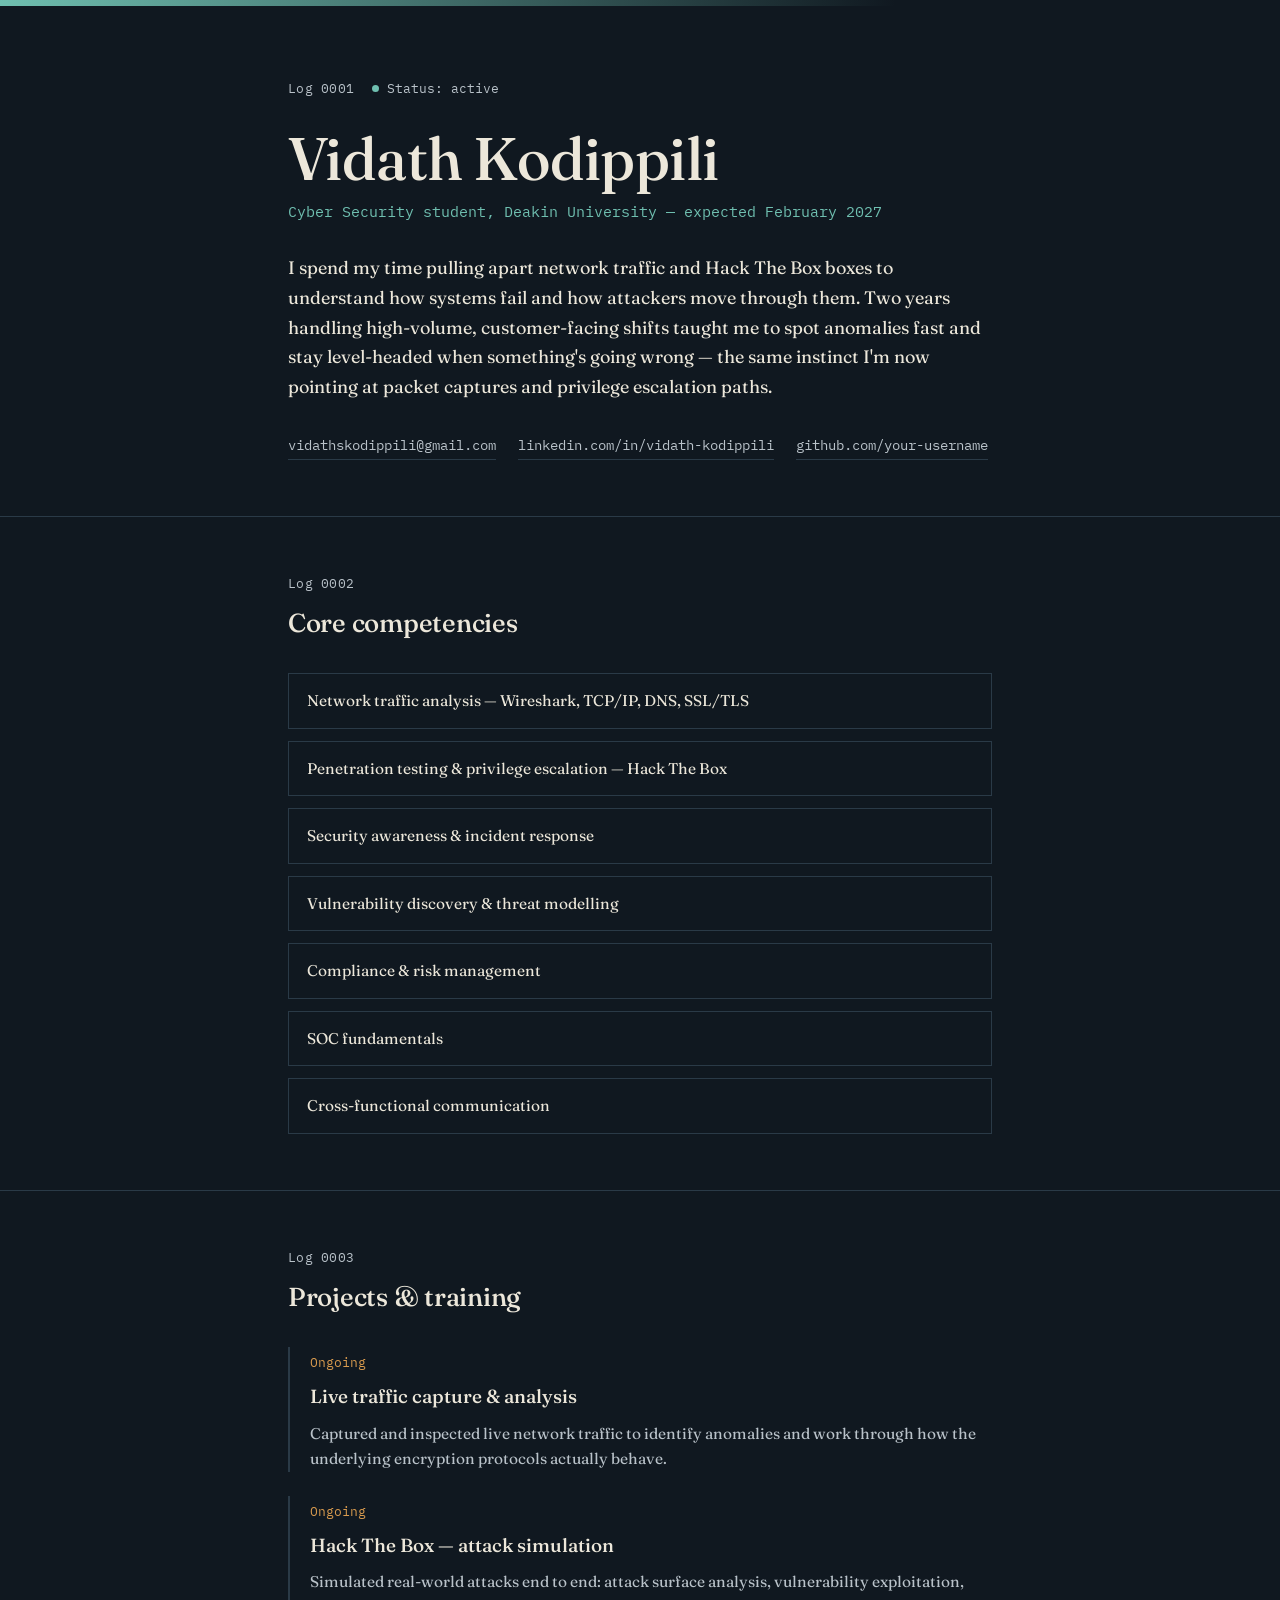
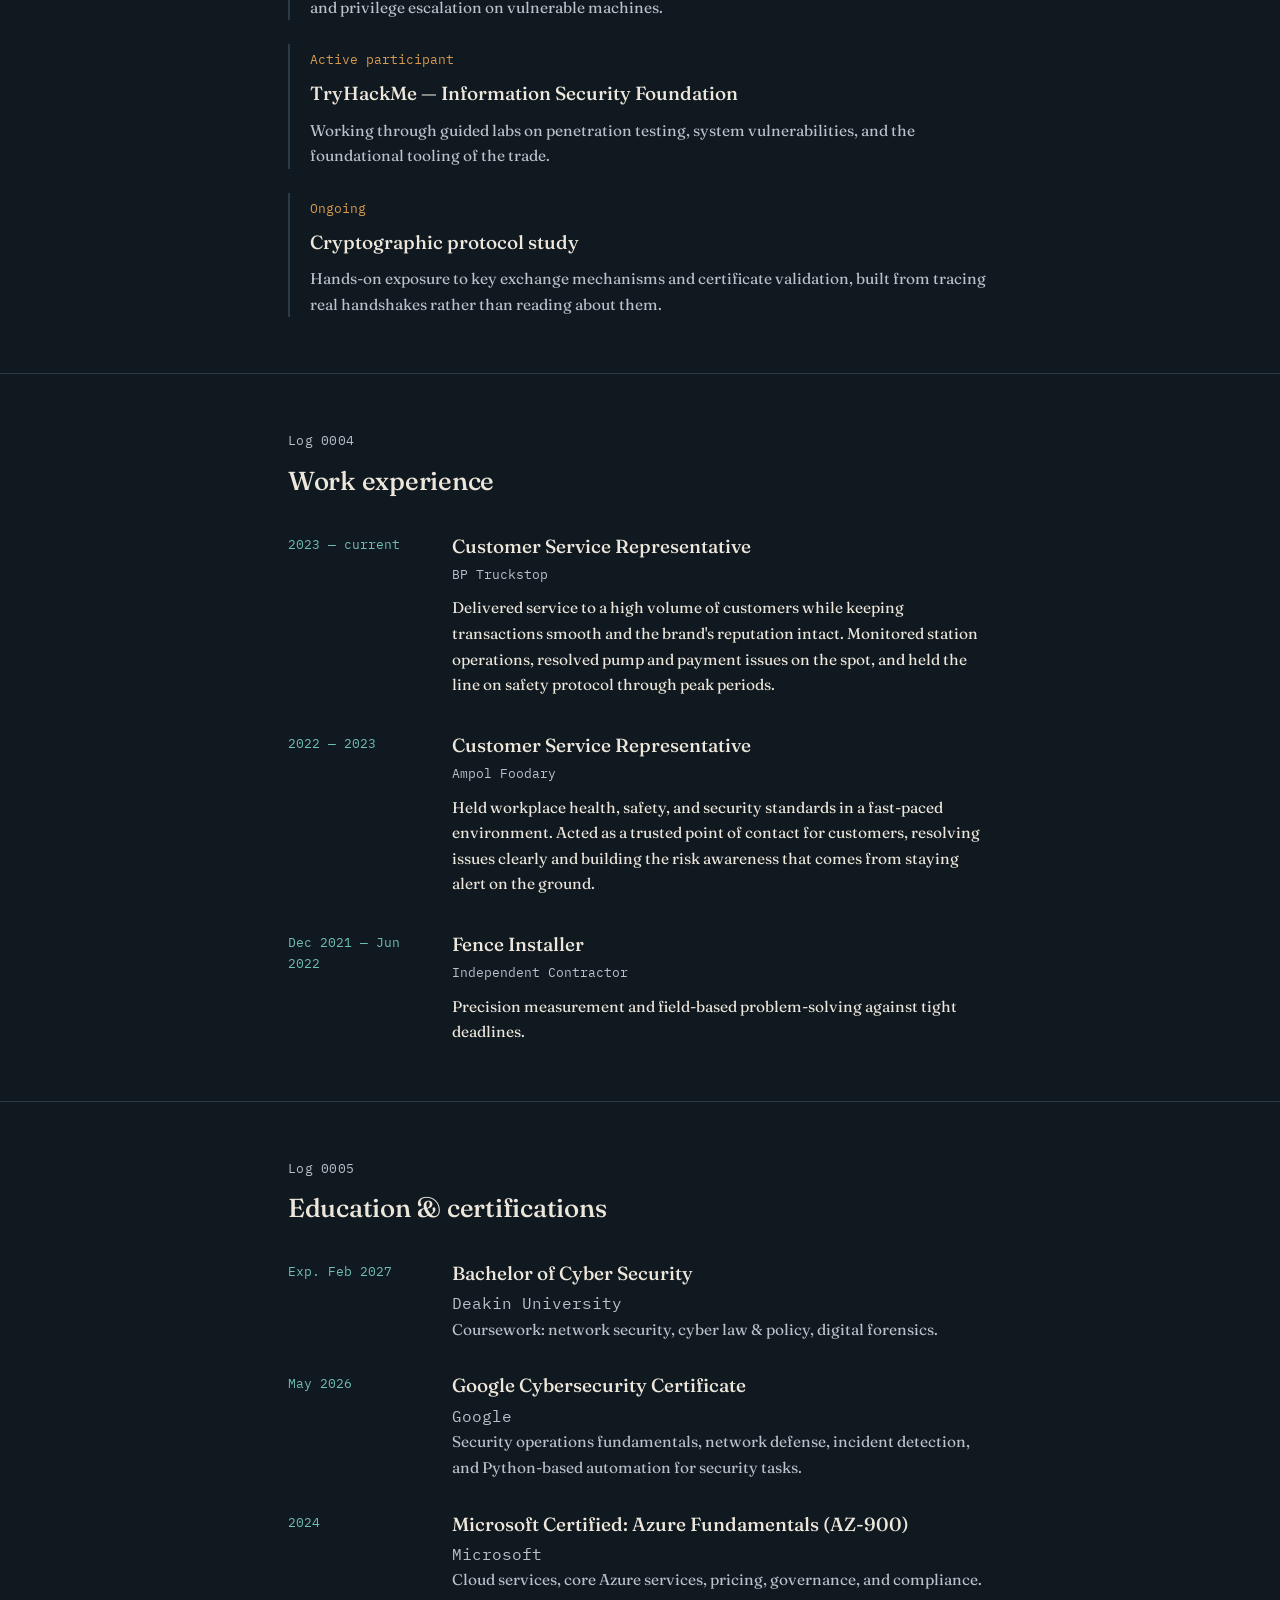
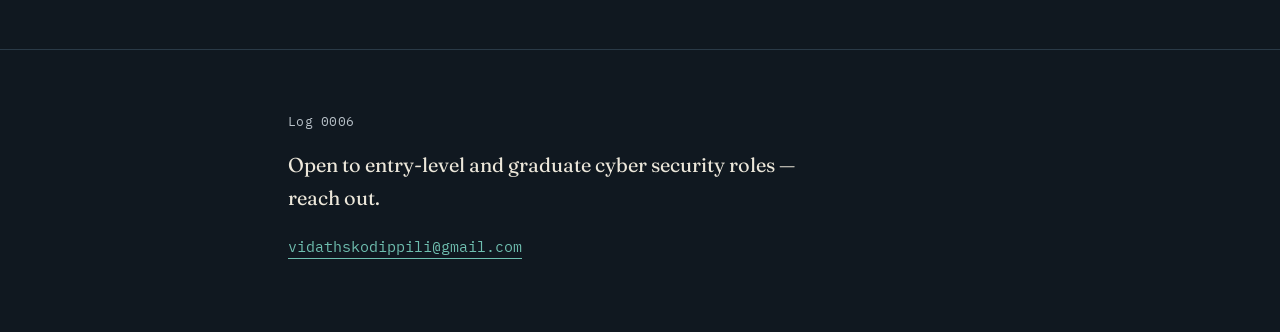
==== index.html @ 2b97a4be "Add files via upload" ====
<!DOCTYPE html>
<html lang="en">
<head>
<meta charset="UTF-8">
<meta name="viewport" content="width=device-width, initial-scale=1.0">
<title>Vidath Kodippili — Cyber Security</title>
<meta name="description" content="Portfolio of Vidath Kodippili, Cyber Security student at Deakin University.">
<link rel="preconnect" href="https://fonts.googleapis.com">
<link rel="preconnect" href="https://fonts.gstatic.com" crossorigin>
<link href="https://fonts.googleapis.com/css2?family=Fraunces:opsz,wght@9..144,400;9..144,500;9..144,600&family=IBM+Plex+Mono:wght@400;500&display=swap" rel="stylesheet">
<link rel="stylesheet" href="styles.css">
</head>
<body>

<div class="ledger-rule top"></div>

<header class="hero">
  <div class="wrap">
    <div class="entry-tag">
      <span class="entry-id">Log 0001</span>
      <span class="entry-status"><span class="dot"></span>Status: active</span>
    </div>

    <h1 class="hero-name">Vidath Kodippili</h1>
    <p class="hero-role">Cyber Security student, Deakin University — expected February 2027</p>

    <p class="hero-summary">
      I spend my time pulling apart network traffic and Hack The Box boxes to understand
      how systems fail and how attackers move through them. Two years handling high-volume,
      customer-facing shifts taught me to spot anomalies fast and stay level-headed when
      something's going wrong — the same instinct I'm now pointing at packet captures and
      privilege escalation paths.
    </p>

    <div class="hero-links">
      <a href="mailto:vidathskodippili@gmail.com">vidathskodippili@gmail.com</a>
      <a href="https://linkedin.com/in/vidath-kodippili" target="_blank" rel="noopener">linkedin.com/in/vidath-kodippili</a>
      <a href="#" id="github-link" target="_blank" rel="noopener">github.com/your-username</a>
    </div>
  </div>
</header>

<main>

  <section class="log-section" id="competencies">
    <div class="wrap">
      <div class="section-head">
        <span class="entry-id">Log 0002</span>
        <h2>Core competencies</h2>
      </div>
      <ul class="tag-grid">
        <li>Network traffic analysis — Wireshark, TCP/IP, DNS, SSL/TLS</li>
        <li>Penetration testing &amp; privilege escalation — Hack The Box</li>
        <li>Security awareness &amp; incident response</li>
        <li>Vulnerability discovery &amp; threat modelling</li>
        <li>Compliance &amp; risk management</li>
        <li>SOC fundamentals</li>
        <li>Cross-functional communication</li>
      </ul>
    </div>
  </section>

  <section class="log-section" id="projects">
    <div class="wrap">
      <div class="section-head">
        <span class="entry-id">Log 0003</span>
        <h2>Projects &amp; training</h2>
      </div>

      <div class="case-list">
        <article class="case">
          <div class="case-meta">
            <span class="mono">Ongoing</span>
          </div>
          <h3>Live traffic capture &amp; analysis</h3>
          <p>Captured and inspected live network traffic to identify anomalies and work
             through how the underlying encryption protocols actually behave.</p>
        </article>

        <article class="case">
          <div class="case-meta">
            <span class="mono">Ongoing</span>
          </div>
          <h3>Hack The Box — attack simulation</h3>
          <p>Simulated real-world attacks end to end: attack surface analysis,
             vulnerability exploitation, and privilege escalation on vulnerable machines.</p>
        </article>

        <article class="case">
          <div class="case-meta">
            <span class="mono">Active participant</span>
          </div>
          <h3>TryHackMe — Information Security Foundation</h3>
          <p>Working through guided labs on penetration testing, system vulnerabilities,
             and the foundational tooling of the trade.</p>
        </article>

        <article class="case">
          <div class="case-meta">
            <span class="mono">Ongoing</span>
          </div>
          <h3>Cryptographic protocol study</h3>
          <p>Hands-on exposure to key exchange mechanisms and certificate validation,
             built from tracing real handshakes rather than reading about them.</p>
        </article>
      </div>
    </div>
  </section>

  <section class="log-section" id="experience">
    <div class="wrap">
      <div class="section-head">
        <span class="entry-id">Log 0004</span>
        <h2>Work experience</h2>
      </div>

      <div class="timeline">
        <div class="tl-row">
          <div class="tl-date mono">2023 — current</div>
          <div class="tl-content">
            <h3>Customer Service Representative</h3>
            <p class="tl-org">BP Truckstop</p>
            <p>Delivered service to a high volume of customers while keeping transactions
               smooth and the brand's reputation intact. Monitored station operations,
               resolved pump and payment issues on the spot, and held the line on safety
               protocol through peak periods.</p>
          </div>
        </div>

        <div class="tl-row">
          <div class="tl-date mono">2022 — 2023</div>
          <div class="tl-content">
            <h3>Customer Service Representative</h3>
            <p class="tl-org">Ampol Foodary</p>
            <p>Held workplace health, safety, and security standards in a fast-paced
               environment. Acted as a trusted point of contact for customers, resolving
               issues clearly and building the risk awareness that comes from staying
               alert on the ground.</p>
          </div>
        </div>

        <div class="tl-row">
          <div class="tl-date mono">Dec 2021 — Jun 2022</div>
          <div class="tl-content">
            <h3>Fence Installer</h3>
            <p class="tl-org">Independent Contractor</p>
            <p>Precision measurement and field-based problem-solving against tight deadlines.</p>
          </div>
        </div>
      </div>
    </div>
  </section>

  <section class="log-section" id="education">
    <div class="wrap">
      <div class="section-head">
        <span class="entry-id">Log 0005</span>
        <h2>Education &amp; certifications</h2>
      </div>

      <div class="cert-list">
        <div class="cert-row">
          <div class="cert-date mono">Exp. Feb 2027</div>
          <div>
            <h3>Bachelor of Cyber Security</h3>
            <p class="tl-org">Deakin University</p>
            <p>Coursework: network security, cyber law &amp; policy, digital forensics.</p>
          </div>
        </div>

        <div class="cert-row">
          <div class="cert-date mono">May 2026</div>
          <div>
            <h3>Google Cybersecurity Certificate</h3>
            <p class="tl-org">Google</p>
            <p>Security operations fundamentals, network defense, incident detection,
               and Python-based automation for security tasks.</p>
          </div>
        </div>

        <div class="cert-row">
          <div class="cert-date mono">2024</div>
          <div>
            <h3>Microsoft Certified: Azure Fundamentals (AZ-900)</h3>
            <p class="tl-org">Microsoft</p>
            <p>Cloud services, core Azure services, pricing, governance, and compliance.</p>
          </div>
        </div>
      </div>
    </div>
  </section>

</main>

<footer class="site-footer">
  <div class="wrap">
    <span class="entry-id">Log 0006</span>
    <p>Open to entry-level and graduate cyber security roles — reach out.</p>
    <a href="mailto:vidathskodippili@gmail.com">vidathskodippili@gmail.com</a>
  </div>
</footer>

<script src="script.js"></script>
</body>
</html>
---- styles.css ----
:root {
  --ink: #101820;
  --panel: #161F29;
  --line: #2A3A47;
  --paper: #ECE7DA;
  --paper-dim: #B9C2C9;
  --teal: #6FBFB0;
  --amber: #D99B4E;

  --serif: "Fraunces", Georgia, serif;
  --mono: "IBM Plex Mono", ui-monospace, monospace;
}

* { box-sizing: border-box; }

html { scroll-behavior: smooth; }

body {
  margin: 0;
  background: var(--ink);
  color: var(--paper);
  font-family: var(--serif);
  font-size: 17px;
  line-height: 1.65;
  -webkit-font-smoothing: antialiased;
}

.wrap {
  max-width: 760px;
  margin: 0 auto;
  padding: 0 28px;
}

.ledger-rule.top {
  height: 6px;
  background: linear-gradient(90deg, var(--teal), transparent 70%);
}

/* ---------- Hero ---------- */

.hero {
  padding: 72px 0 56px;
  border-bottom: 1px solid var(--line);
}

.entry-tag {
  display: flex;
  align-items: center;
  gap: 18px;
  font-family: var(--mono);
  font-size: 13px;
  color: var(--paper-dim);
  margin-bottom: 28px;
}

.entry-id {
  font-family: var(--mono);
  font-size: 13px;
  color: var(--paper-dim);
  letter-spacing: 0.02em;
}

.entry-status { display: inline-flex; align-items: center; gap: 8px; }

.dot {
  width: 7px;
  height: 7px;
  border-radius: 50%;
  background: var(--teal);
  box-shadow: 0 0 0 0 rgba(111, 191, 176, 0.6);
  animation: pulse 2.4s ease-out infinite;
}

@keyframes pulse {
  0%   { box-shadow: 0 0 0 0 rgba(111, 191, 176, 0.5); }
  70%  { box-shadow: 0 0 0 8px rgba(111, 191, 176, 0); }
  100% { box-shadow: 0 0 0 0 rgba(111, 191, 176, 0); }
}

.hero-name {
  font-size: clamp(40px, 6vw, 60px);
  font-weight: 500;
  line-height: 1.05;
  margin: 0 0 10px;
  letter-spacing: -0.01em;
}

.hero-role {
  font-family: var(--mono);
  font-size: 15px;
  color: var(--teal);
  margin: 0 0 28px;
}

.hero-summary {
  max-width: 62ch;
  color: var(--paper);
  margin: 0 0 32px;
  font-size: 18px;
}

.hero-links {
  display: flex;
  flex-wrap: wrap;
  gap: 10px 22px;
  font-family: var(--mono);
  font-size: 14px;
}

.hero-links a {
  color: var(--paper-dim);
  text-decoration: none;
  border-bottom: 1px solid var(--line);
  padding-bottom: 2px;
  transition: color 0.15s ease, border-color 0.15s ease;
}

.hero-links a:hover,
.hero-links a:focus-visible {
  color: var(--teal);
  border-color: var(--teal);
}

/* ---------- Sections ---------- */

.log-section {
  padding: 56px 0;
  border-bottom: 1px solid var(--line);
}

.section-head {
  margin-bottom: 28px;
}

.section-head .entry-id {
  display: block;
  margin-bottom: 8px;
}

.section-head h2 {
  font-size: 26px;
  font-weight: 500;
  margin: 0;
  letter-spacing: -0.01em;
}

.mono { font-family: var(--mono); }

/* Competency tags */

.tag-grid {
  list-style: none;
  margin: 0;
  padding: 0;
  display: grid;
  gap: 12px;
}

.tag-grid li {
  padding: 14px 18px;
  border: 1px solid var(--line);
  font-size: 15.5px;
  color: var(--paper);
}

/* Case list (projects) */

.case-list {
  display: grid;
  gap: 24px;
}

.case {
  padding-left: 20px;
  border-left: 2px solid var(--line);
}

.case-meta { margin-bottom: 6px; }

.case-meta .mono {
  font-size: 12.5px;
  color: var(--amber);
}

.case h3 {
  margin: 0 0 8px;
  font-size: 19px;
  font-weight: 500;
}

.case p {
  margin: 0;
  color: var(--paper-dim);
  font-size: 15.5px;
}

/* Timeline (experience) */

.timeline {
  display: grid;
  gap: 32px;
}

.tl-row {
  display: grid;
  grid-template-columns: 140px 1fr;
  gap: 24px;
}

.tl-date {
  font-size: 13px;
  color: var(--teal);
  padding-top: 3px;
}

.tl-content h3 {
  margin: 0 0 2px;
  font-size: 19px;
  font-weight: 500;
}

.tl-org {
  margin: 0 0 10px;
  font-family: var(--mono);
  font-size: 13px;
  color: var(--paper-dim);
}

.tl-content p:last-child {
  margin: 0;
  font-size: 15.5px;
  color: var(--paper);
}

/* Certifications */

.cert-list {
  display: grid;
  gap: 28px;
}

.cert-row {
  display: grid;
  grid-template-columns: 140px 1fr;
  gap: 24px;
}

.cert-date {
  font-size: 13px;
  color: var(--teal);
  padding-top: 3px;
}

.cert-row h3 {
  margin: 0 0 2px;
  font-size: 19px;
  font-weight: 500;
}

.cert-row p {
  margin: 0;
  font-size: 15.5px;
  color: var(--paper-dim);
}

/* Footer */

.site-footer {
  padding: 56px 0 72px;
  text-align: left;
}

.site-footer p {
  font-size: 20px;
  margin: 14px 0 18px;
  max-width: 40ch;
}

.site-footer a {
  font-family: var(--mono);
  font-size: 15px;
  color: var(--teal);
  text-decoration: none;
  border-bottom: 1px solid var(--teal);
  padding-bottom: 2px;
}

/* ---------- Responsive ---------- */

@media (max-width: 620px) {
  .wrap { padding: 0 20px; }
  .tl-row, .cert-row {
    grid-template-columns: 1fr;
    gap: 6px;
  }
  .hero { padding: 56px 0 40px; }
}

/* ---------- Motion & accessibility ---------- */

@media (prefers-reduced-motion: reduce) {
  html { scroll-behavior: auto; }
  .dot { animation: none; }
}

a:focus-visible,
button:focus-visible {
  outline: 2px solid var(--teal);
  outline-offset: 2px;
}
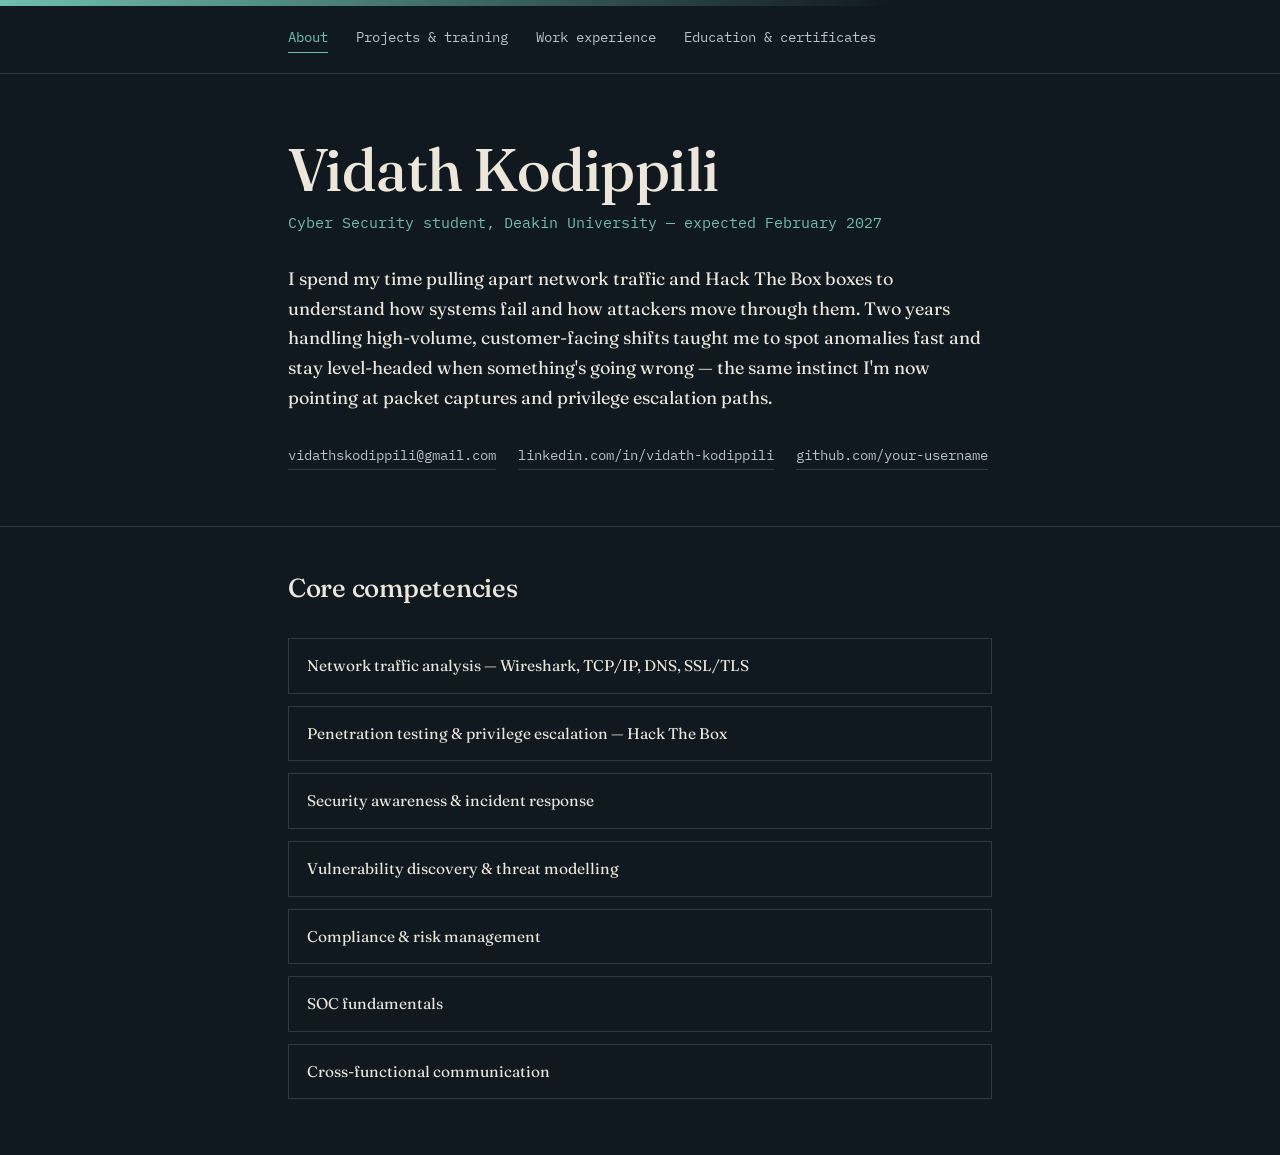
==== commit 0be22020: "Add files via upload" ====
--- a/index.html
+++ b/index.html
@@ -3,7 +3,7 @@
 <head>
 <meta charset="UTF-8">
 <meta name="viewport" content="width=device-width, initial-scale=1.0">
-<title>Vidath Kodippili — Cyber Security</title>
+<title>About — Vidath Kodippili</title>
 <meta name="description" content="Portfolio of Vidath Kodippili, Cyber Security student at Deakin University.">
 <link rel="preconnect" href="https://fonts.googleapis.com">
 <link rel="preconnect" href="https://fonts.gstatic.com" crossorigin>
@@ -14,13 +14,17 @@
 
 <div class="ledger-rule top"></div>
 
+<nav class="site-nav">
+  <div class="wrap">
+    <a href="index.html" class="current">About</a>
+    <a href="projects.html">Projects &amp; training</a>
+    <a href="experience.html">Work experience</a>
+    <a href="education.html">Education &amp; certificates</a>
+  </div>
+</nav>
+
 <header class="hero">
   <div class="wrap">
-    <div class="entry-tag">
-      <span class="entry-id">Log 0001</span>
-      <span class="entry-status"><span class="dot"></span>Status: active</span>
-    </div>
-
     <h1 class="hero-name">Vidath Kodippili</h1>
     <p class="hero-role">Cyber Security student, Deakin University — expected February 2027</p>
 
@@ -41,11 +45,9 @@
 </header>
 
 <main>
-
   <section class="log-section" id="competencies">
     <div class="wrap">
       <div class="section-head">
-        <span class="entry-id">Log 0002</span>
         <h2>Core competencies</h2>
       </div>
       <ul class="tag-grid">
@@ -59,146 +61,7 @@
       </ul>
     </div>
   </section>
-
-  <section class="log-section" id="projects">
-    <div class="wrap">
-      <div class="section-head">
-        <span class="entry-id">Log 0003</span>
-        <h2>Projects &amp; training</h2>
-      </div>
-
-      <div class="case-list">
-        <article class="case">
-          <div class="case-meta">
-            <span class="mono">Ongoing</span>
-          </div>
-          <h3>Live traffic capture &amp; analysis</h3>
-          <p>Captured and inspected live network traffic to identify anomalies and work
-             through how the underlying encryption protocols actually behave.</p>
-        </article>
-
-        <article class="case">
-          <div class="case-meta">
-            <span class="mono">Ongoing</span>
-          </div>
-          <h3>Hack The Box — attack simulation</h3>
-          <p>Simulated real-world attacks end to end: attack surface analysis,
-             vulnerability exploitation, and privilege escalation on vulnerable machines.</p>
-        </article>
-
-        <article class="case">
-          <div class="case-meta">
-            <span class="mono">Active participant</span>
-          </div>
-          <h3>TryHackMe — Information Security Foundation</h3>
-          <p>Working through guided labs on penetration testing, system vulnerabilities,
-             and the foundational tooling of the trade.</p>
-        </article>
-
-        <article class="case">
-          <div class="case-meta">
-            <span class="mono">Ongoing</span>
-          </div>
-          <h3>Cryptographic protocol study</h3>
-          <p>Hands-on exposure to key exchange mechanisms and certificate validation,
-             built from tracing real handshakes rather than reading about them.</p>
-        </article>
-      </div>
-    </div>
-  </section>
-
-  <section class="log-section" id="experience">
-    <div class="wrap">
-      <div class="section-head">
-        <span class="entry-id">Log 0004</span>
-        <h2>Work experience</h2>
-      </div>
-
-      <div class="timeline">
-        <div class="tl-row">
-          <div class="tl-date mono">2023 — current</div>
-          <div class="tl-content">
-            <h3>Customer Service Representative</h3>
-            <p class="tl-org">BP Truckstop</p>
-            <p>Delivered service to a high volume of customers while keeping transactions
-               smooth and the brand's reputation intact. Monitored station operations,
-               resolved pump and payment issues on the spot, and held the line on safety
-               protocol through peak periods.</p>
-          </div>
-        </div>
-
-        <div class="tl-row">
-          <div class="tl-date mono">2022 — 2023</div>
-          <div class="tl-content">
-            <h3>Customer Service Representative</h3>
-            <p class="tl-org">Ampol Foodary</p>
-            <p>Held workplace health, safety, and security standards in a fast-paced
-               environment. Acted as a trusted point of contact for customers, resolving
-               issues clearly and building the risk awareness that comes from staying
-               alert on the ground.</p>
-          </div>
-        </div>
-
-        <div class="tl-row">
-          <div class="tl-date mono">Dec 2021 — Jun 2022</div>
-          <div class="tl-content">
-            <h3>Fence Installer</h3>
-            <p class="tl-org">Independent Contractor</p>
-            <p>Precision measurement and field-based problem-solving against tight deadlines.</p>
-          </div>
-        </div>
-      </div>
-    </div>
-  </section>
-
-  <section class="log-section" id="education">
-    <div class="wrap">
-      <div class="section-head">
-        <span class="entry-id">Log 0005</span>
-        <h2>Education &amp; certifications</h2>
-      </div>
-
-      <div class="cert-list">
-        <div class="cert-row">
-          <div class="cert-date mono">Exp. Feb 2027</div>
-          <div>
-            <h3>Bachelor of Cyber Security</h3>
-            <p class="tl-org">Deakin University</p>
-            <p>Coursework: network security, cyber law &amp; policy, digital forensics.</p>
-          </div>
-        </div>
-
-        <div class="cert-row">
-          <div class="cert-date mono">May 2026</div>
-          <div>
-            <h3>Google Cybersecurity Certificate</h3>
-            <p class="tl-org">Google</p>
-            <p>Security operations fundamentals, network defense, incident detection,
-               and Python-based automation for security tasks.</p>
-          </div>
-        </div>
-
-        <div class="cert-row">
-          <div class="cert-date mono">2024</div>
-          <div>
-            <h3>Microsoft Certified: Azure Fundamentals (AZ-900)</h3>
-            <p class="tl-org">Microsoft</p>
-            <p>Cloud services, core Azure services, pricing, governance, and compliance.</p>
-          </div>
-        </div>
-      </div>
-    </div>
-  </section>
-
 </main>
-
-<footer class="site-footer">
-  <div class="wrap">
-    <span class="entry-id">Log 0006</span>
-    <p>Open to entry-level and graduate cyber security roles — reach out.</p>
-    <a href="mailto:vidathskodippili@gmail.com">vidathskodippili@gmail.com</a>
-  </div>
-</footer>
 
 <script src="script.js"></script>
 </body>
--- a/styles.css
+++ b/styles.css
@@ -36,45 +36,45 @@
   background: linear-gradient(90deg, var(--teal), transparent 70%);
 }
 
+/* ---------- Nav ---------- */
+
+.site-nav {
+  border-bottom: 1px solid var(--line);
+}
+
+.site-nav .wrap {
+  display: flex;
+  flex-wrap: wrap;
+  gap: 4px 28px;
+  padding-top: 20px;
+  padding-bottom: 20px;
+}
+
+.site-nav a {
+  font-family: var(--mono);
+  font-size: 14px;
+  color: var(--paper-dim);
+  text-decoration: none;
+  padding-bottom: 3px;
+  border-bottom: 1px solid transparent;
+  transition: color 0.15s ease, border-color 0.15s ease;
+}
+
+.site-nav a:hover,
+.site-nav a:focus-visible {
+  color: var(--paper);
+}
+
+.site-nav a.current {
+  color: var(--teal);
+  border-color: var(--teal);
+}
+
 /* ---------- Hero ---------- */
 
 .hero {
-  padding: 72px 0 56px;
-  border-bottom: 1px solid var(--line);
-}
-
-.entry-tag {
-  display: flex;
-  align-items: center;
-  gap: 18px;
-  font-family: var(--mono);
-  font-size: 13px;
-  color: var(--paper-dim);
-  margin-bottom: 28px;
-}
-
-.entry-id {
-  font-family: var(--mono);
-  font-size: 13px;
-  color: var(--paper-dim);
-  letter-spacing: 0.02em;
-}
-
-.entry-status { display: inline-flex; align-items: center; gap: 8px; }
-
-.dot {
-  width: 7px;
-  height: 7px;
-  border-radius: 50%;
-  background: var(--teal);
-  box-shadow: 0 0 0 0 rgba(111, 191, 176, 0.6);
-  animation: pulse 2.4s ease-out infinite;
-}
-
-@keyframes pulse {
-  0%   { box-shadow: 0 0 0 0 rgba(111, 191, 176, 0.5); }
-  70%  { box-shadow: 0 0 0 8px rgba(111, 191, 176, 0); }
-  100% { box-shadow: 0 0 0 0 rgba(111, 191, 176, 0); }
+  padding: 64px 0 56px;
+  border-bottom: 1px solid var(--line);
 }
 
 .hero-name {
@@ -121,20 +121,31 @@
   border-color: var(--teal);
 }
 
+/* ---------- Page head (inner pages) ---------- */
+
+.page-head {
+  padding: 56px 0 8px;
+}
+
+.page-head h1 {
+  font-size: clamp(30px, 4.5vw, 40px);
+  font-weight: 500;
+  margin: 0;
+  letter-spacing: -0.01em;
+}
+
 /* ---------- Sections ---------- */
 
 .log-section {
-  padding: 56px 0;
+  padding: 40px 0 56px;
+}
+
+.log-section:not(:last-child) {
   border-bottom: 1px solid var(--line);
 }
 
 .section-head {
   margin-bottom: 28px;
-}
-
-.section-head .entry-id {
-  display: block;
-  margin-bottom: 8px;
 }
 
 .section-head h2 {
@@ -261,28 +272,6 @@
   margin: 0;
   font-size: 15.5px;
   color: var(--paper-dim);
-}
-
-/* Footer */
-
-.site-footer {
-  padding: 56px 0 72px;
-  text-align: left;
-}
-
-.site-footer p {
-  font-size: 20px;
-  margin: 14px 0 18px;
-  max-width: 40ch;
-}
-
-.site-footer a {
-  font-family: var(--mono);
-  font-size: 15px;
-  color: var(--teal);
-  text-decoration: none;
-  border-bottom: 1px solid var(--teal);
-  padding-bottom: 2px;
 }
 
 /* ---------- Responsive ---------- */
@@ -300,7 +289,6 @@
 
 @media (prefers-reduced-motion: reduce) {
   html { scroll-behavior: auto; }
-  .dot { animation: none; }
 }
 
 a:focus-visible,
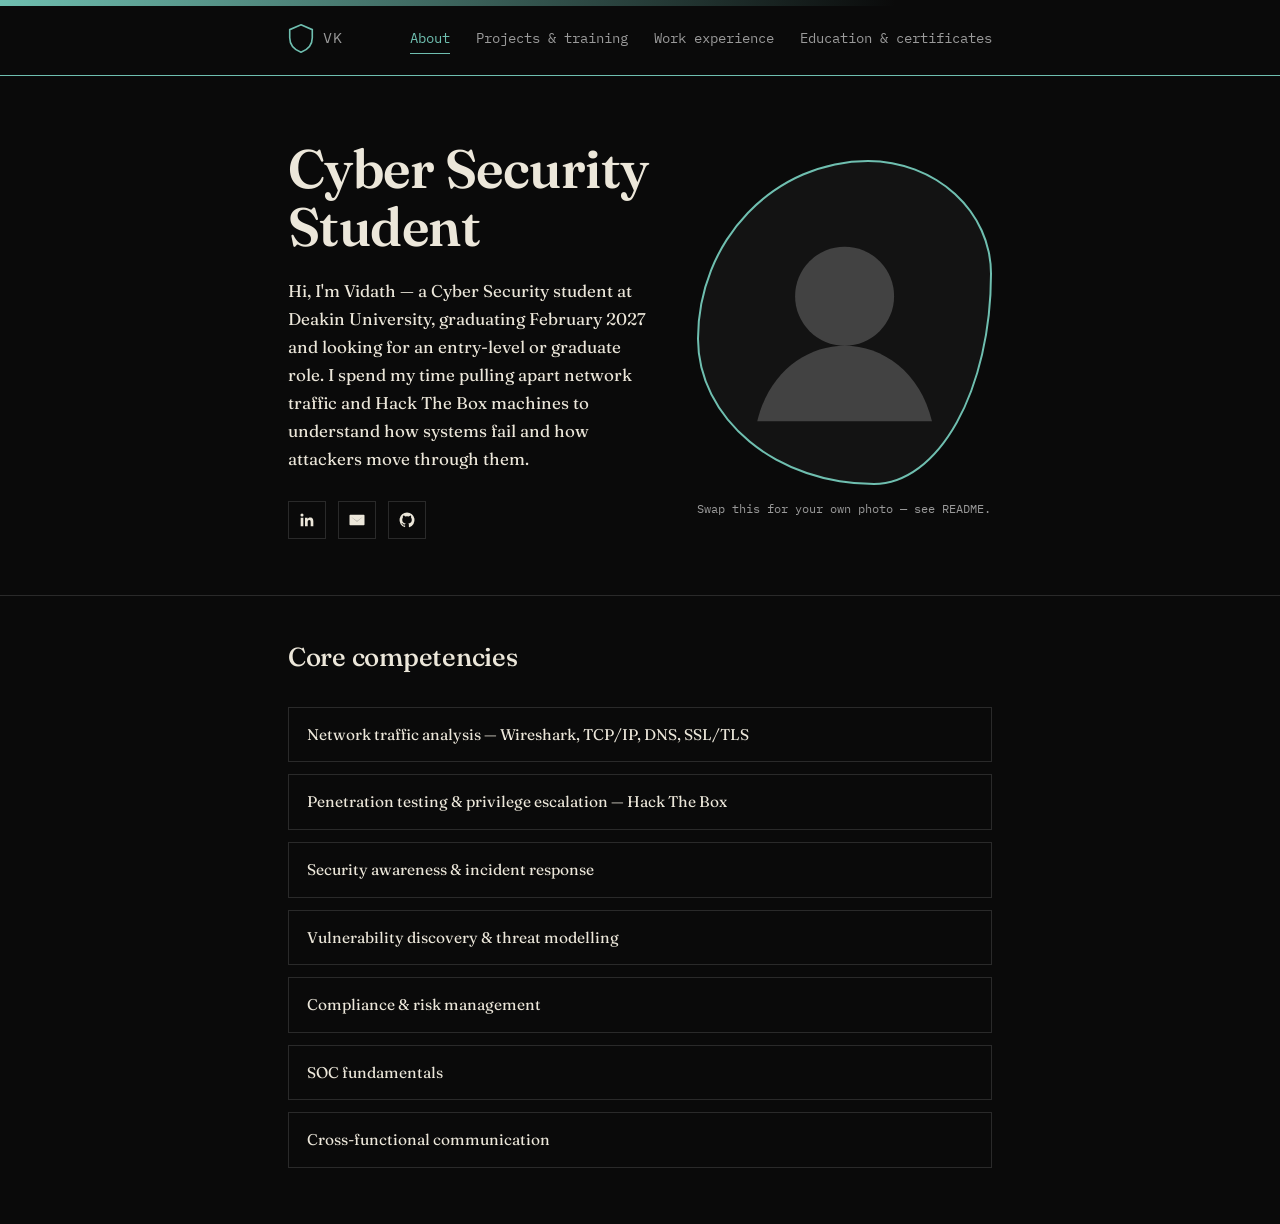
==== commit 4a6d3dc8: "Add files via upload" ====
--- a/index.html
+++ b/index.html
@@ -15,31 +15,56 @@
 <div class="ledger-rule top"></div>
 
 <nav class="site-nav">
-  <div class="wrap">
-    <a href="index.html" class="current">About</a>
-    <a href="projects.html">Projects &amp; training</a>
-    <a href="experience.html">Work experience</a>
-    <a href="education.html">Education &amp; certificates</a>
+  <div class="wrap nav-inner">
+    <a href="index.html" class="brand">
+      <span class="brand-mark" aria-hidden="true">
+        <svg viewBox="0 0 32 36" width="26" height="29">
+          <path d="M16 1 L30 7 V17 C30 26 24 32 16 35 C8 32 2 26 2 17 V7 Z"
+                fill="none" stroke="currentColor" stroke-width="2"/>
+        </svg>
+      </span>
+      <span class="brand-name">VK</span>
+    </a>
+    <div class="nav-links">
+      <a href="index.html" class="current">About</a>
+      <a href="projects.html">Projects &amp; training</a>
+      <a href="experience.html">Work experience</a>
+      <a href="education.html">Education &amp; certificates</a>
+    </div>
   </div>
 </nav>
 
-<header class="hero">
-  <div class="wrap">
-    <h1 class="hero-name">Vidath Kodippili</h1>
-    <p class="hero-role">Cyber Security student, Deakin University — expected February 2027</p>
+<header class="about-hero">
+  <div class="wrap about-hero-grid">
+    <div class="about-copy">
+      <h1>Cyber Security<br>Student</h1>
+      <p class="hero-summary">
+        Hi, I'm Vidath — a Cyber Security student at Deakin University, graduating
+        February 2027 and looking for an entry-level or graduate role. I spend my
+        time pulling apart network traffic and Hack The Box machines to understand
+        how systems fail and how attackers move through them.
+      </p>
+      <div class="social-row">
+        <a href="https://linkedin.com/in/vidath-kodippili" target="_blank" rel="noopener" aria-label="LinkedIn" class="social-btn">
+          <svg viewBox="0 0 24 24" width="18" height="18" fill="currentColor"><path d="M20.45 20.45h-3.55v-5.57c0-1.33-.02-3.03-1.85-3.03-1.85 0-2.14 1.45-2.14 2.94v5.66H9.36V9h3.41v1.56h.05c.48-.9 1.63-1.85 3.36-1.85 3.6 0 4.27 2.37 4.27 5.45zM5.34 7.43a2.06 2.06 0 1 1 0-4.12 2.06 2.06 0 0 1 0 4.12zM7.12 20.45H3.56V9h3.56z"/></svg>
+        </a>
+        <a href="mailto:vidathskodippili@gmail.com" aria-label="Email" class="social-btn">
+          <svg viewBox="0 0 24 24" width="18" height="18" fill="currentColor"><path d="M3 5h18a1 1 0 0 1 1 1v12a1 1 0 0 1-1 1H3a1 1 0 0 1-1-1V6a1 1 0 0 1 1-1zm17.4 2.3-8.4 6.3-8.4-6.3v.1l8.4 6.6 8.4-6.6z"/></svg>
+        </a>
+        <a href="#" id="github-link" target="_blank" rel="noopener" aria-label="GitHub" class="social-btn">
+          <svg viewBox="0 0 24 24" width="18" height="18" fill="currentColor"><path d="M12 2a10 10 0 0 0-3.16 19.49c.5.09.68-.22.68-.48v-1.7c-2.78.6-3.37-1.34-3.37-1.34-.46-1.16-1.11-1.47-1.11-1.47-.9-.62.07-.6.07-.6 1 .07 1.53 1.03 1.53 1.03.9 1.52 2.34 1.08 2.91.83.09-.65.35-1.08.63-1.33-2.22-.25-4.56-1.11-4.56-4.93 0-1.09.39-1.98 1.03-2.68-.1-.25-.45-1.27.1-2.65 0 0 .84-.27 2.75 1.02a9.6 9.6 0 0 1 5 0c1.91-1.3 2.75-1.02 2.75-1.02.55 1.38.2 2.4.1 2.65.64.7 1.03 1.59 1.03 2.68 0 3.83-2.34 4.68-4.57 4.92.36.31.68.92.68 1.85v2.75c0 .27.18.58.69.48A10 10 0 0 0 12 2z"/></svg>
+        </a>
+      </div>
+    </div>
 
-    <p class="hero-summary">
-      I spend my time pulling apart network traffic and Hack The Box boxes to understand
-      how systems fail and how attackers move through them. Two years handling high-volume,
-      customer-facing shifts taught me to spot anomalies fast and stay level-headed when
-      something's going wrong — the same instinct I'm now pointing at packet captures and
-      privilege escalation paths.
-    </p>
-
-    <div class="hero-links">
-      <a href="mailto:vidathskodippili@gmail.com">vidathskodippili@gmail.com</a>
-      <a href="https://linkedin.com/in/vidath-kodippili" target="_blank" rel="noopener">linkedin.com/in/vidath-kodippili</a>
-      <a href="#" id="github-link" target="_blank" rel="noopener">github.com/your-username</a>
+    <div class="about-photo">
+      <div class="photo-blob">
+        <svg viewBox="0 0 200 200" width="100%" height="100%" role="img" aria-label="Placeholder photo">
+          <circle cx="100" cy="82" r="34" fill="currentColor" opacity="0.35"/>
+          <path d="M40 168c8-34 34-52 60-52s52 18 60 52" fill="currentColor" opacity="0.35"/>
+        </svg>
+      </div>
+      <p class="photo-note">Swap this for your own photo — see README.</p>
     </div>
   </div>
 </header>
--- a/styles.css
+++ b/styles.css
@@ -1,9 +1,9 @@
 :root {
-  --ink: #101820;
-  --panel: #161F29;
-  --line: #2A3A47;
+  --ink: #0A0A0A;
+  --panel: #131313;
+  --line: #2A2A2A;
   --paper: #ECE7DA;
-  --paper-dim: #B9C2C9;
+  --paper-dim: #9A9A9A;
   --teal: #6FBFB0;
   --amber: #D99B4E;
 
@@ -39,15 +39,42 @@
 /* ---------- Nav ---------- */
 
 .site-nav {
-  border-bottom: 1px solid var(--line);
-}
-
-.site-nav .wrap {
-  display: flex;
+  border-bottom: 1px solid var(--teal);
+}
+
+.nav-inner {
+  display: flex;
+  align-items: center;
+  justify-content: space-between;
   flex-wrap: wrap;
-  gap: 4px 28px;
-  padding-top: 20px;
-  padding-bottom: 20px;
+  gap: 12px 28px;
+  padding-top: 18px;
+  padding-bottom: 18px;
+}
+
+.brand {
+  display: inline-flex;
+  align-items: center;
+  gap: 9px;
+  color: var(--paper);
+  text-decoration: none;
+}
+
+.brand-mark {
+  display: inline-flex;
+  color: var(--teal);
+}
+
+.brand-name {
+  font-family: var(--mono);
+  font-size: 15px;
+  letter-spacing: 0.04em;
+}
+
+.nav-links {
+  display: flex;
+  flex-wrap: wrap;
+  gap: 4px 26px;
 }
 
 .site-nav a {
@@ -70,55 +97,85 @@
   border-color: var(--teal);
 }
 
-/* ---------- Hero ---------- */
-
-.hero {
+/* ---------- About hero ---------- */
+
+.about-hero {
   padding: 64px 0 56px;
   border-bottom: 1px solid var(--line);
 }
 
-.hero-name {
-  font-size: clamp(40px, 6vw, 60px);
-  font-weight: 500;
-  line-height: 1.05;
-  margin: 0 0 10px;
+.about-hero-grid {
+  display: grid;
+  grid-template-columns: 1.1fr 0.9fr;
+  gap: 48px;
+  align-items: center;
+}
+
+.about-copy h1 {
+  font-family: var(--serif);
+  font-size: clamp(38px, 5vw, 54px);
+  font-weight: 600;
+  line-height: 1.08;
+  margin: 0 0 20px;
   letter-spacing: -0.01em;
 }
 
-.hero-role {
+.about-copy .hero-summary {
+  max-width: 46ch;
+  font-size: 17px;
+  color: var(--paper);
+  margin: 0 0 28px;
+}
+
+.social-row {
+  display: flex;
+  gap: 12px;
+}
+
+.social-btn {
+  display: inline-flex;
+  align-items: center;
+  justify-content: center;
+  width: 38px;
+  height: 38px;
+  border: 1px solid var(--line);
+  color: var(--paper);
+  transition: border-color 0.15s ease, color 0.15s ease;
+}
+
+.social-btn:hover,
+.social-btn:focus-visible {
+  color: var(--teal);
+  border-color: var(--teal);
+}
+
+.about-photo {
+  display: flex;
+  flex-direction: column;
+  align-items: center;
+  gap: 14px;
+}
+
+.photo-blob {
+  width: 100%;
+  max-width: 300px;
+  aspect-ratio: 4 / 4.4;
+  border: 2px solid var(--teal);
+  border-radius: 58% 42% 40% 60% / 55% 35% 65% 45%;
+  display: flex;
+  align-items: center;
+  justify-content: center;
+  color: var(--paper-dim);
+  background: var(--panel);
+  overflow: hidden;
+}
+
+.photo-note {
   font-family: var(--mono);
-  font-size: 15px;
-  color: var(--teal);
-  margin: 0 0 28px;
-}
-
-.hero-summary {
-  max-width: 62ch;
-  color: var(--paper);
-  margin: 0 0 32px;
-  font-size: 18px;
-}
-
-.hero-links {
-  display: flex;
-  flex-wrap: wrap;
-  gap: 10px 22px;
-  font-family: var(--mono);
-  font-size: 14px;
-}
-
-.hero-links a {
-  color: var(--paper-dim);
-  text-decoration: none;
-  border-bottom: 1px solid var(--line);
-  padding-bottom: 2px;
-  transition: color 0.15s ease, border-color 0.15s ease;
-}
-
-.hero-links a:hover,
-.hero-links a:focus-visible {
-  color: var(--teal);
-  border-color: var(--teal);
+  font-size: 12px;
+  color: var(--paper-dim);
+  text-align: center;
+  margin: 0;
 }
 
 /* ---------- Page head (inner pages) ---------- */
@@ -282,7 +339,14 @@
     grid-template-columns: 1fr;
     gap: 6px;
   }
-  .hero { padding: 56px 0 40px; }
+  .about-hero-grid {
+    grid-template-columns: 1fr;
+  }
+  .about-photo {
+    order: -1;
+    max-width: 220px;
+    margin: 0 auto;
+  }
 }
 
 /* ---------- Motion & accessibility ---------- */
